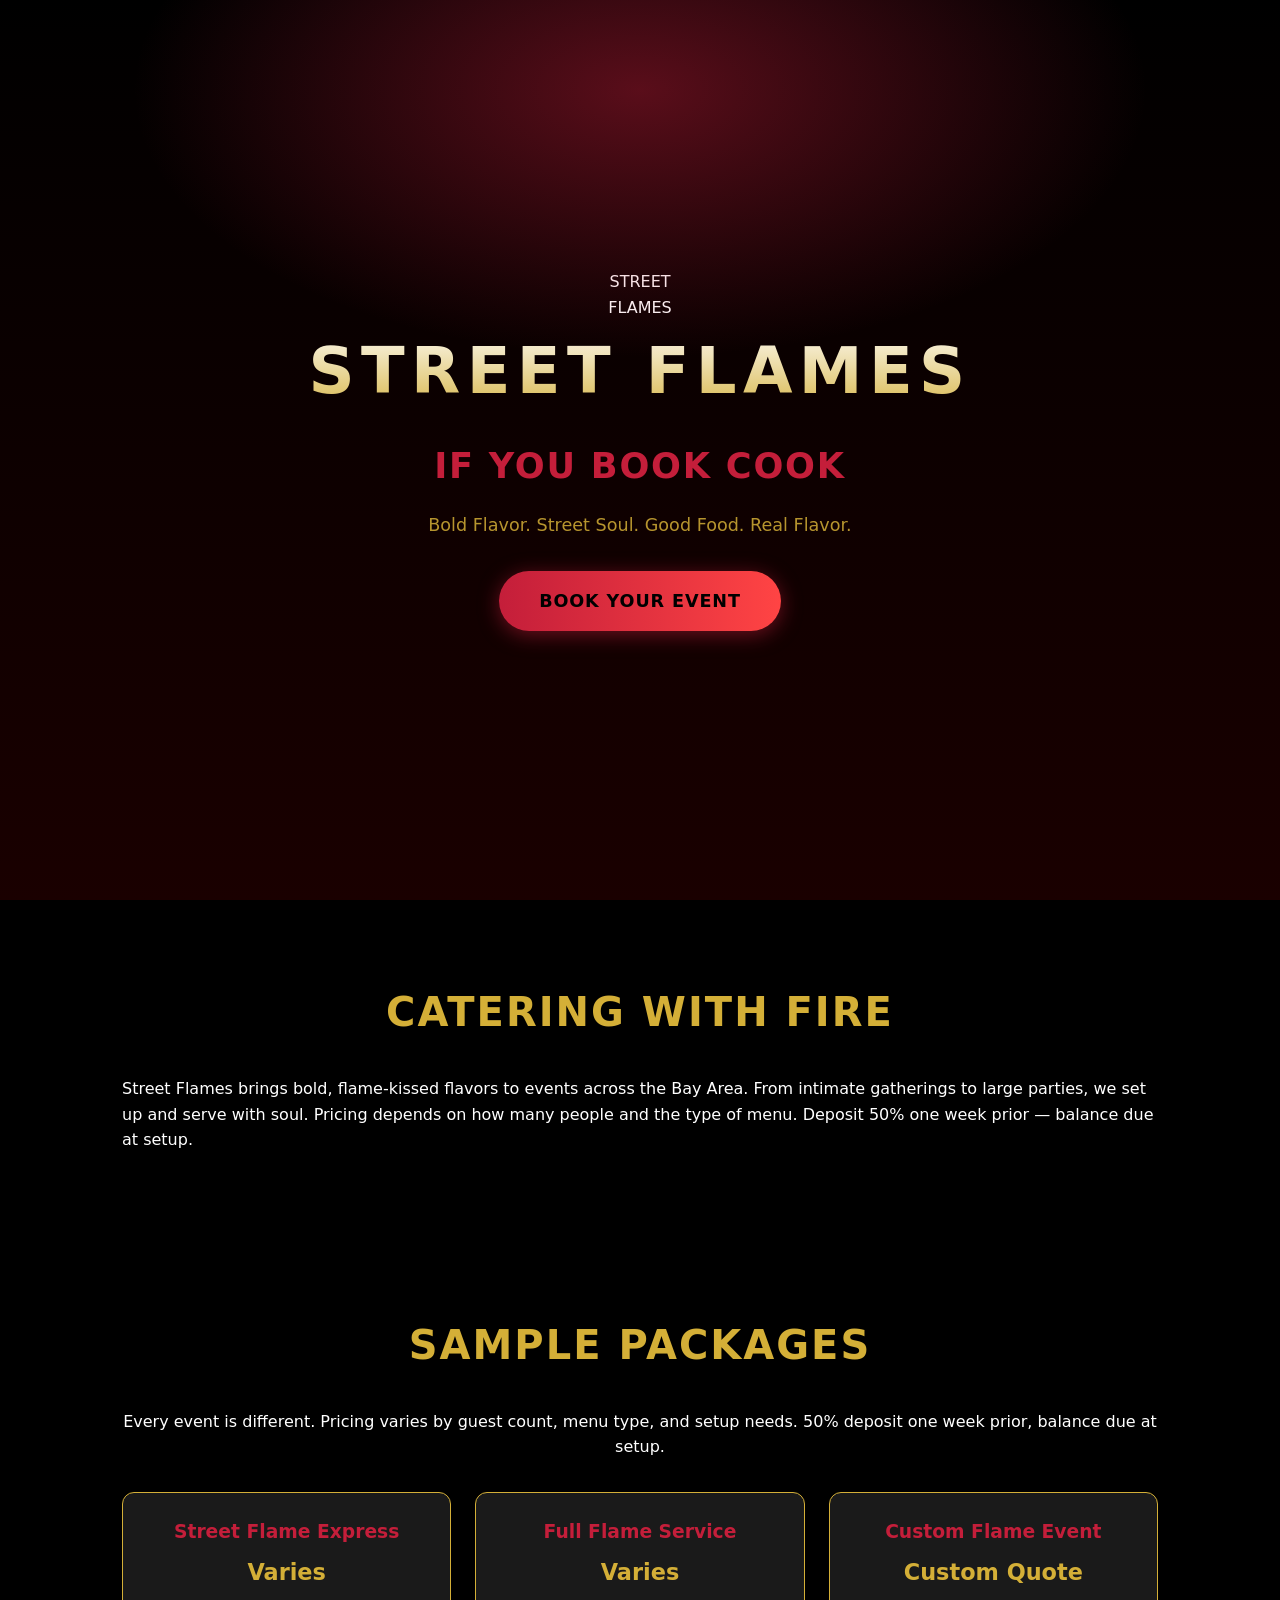
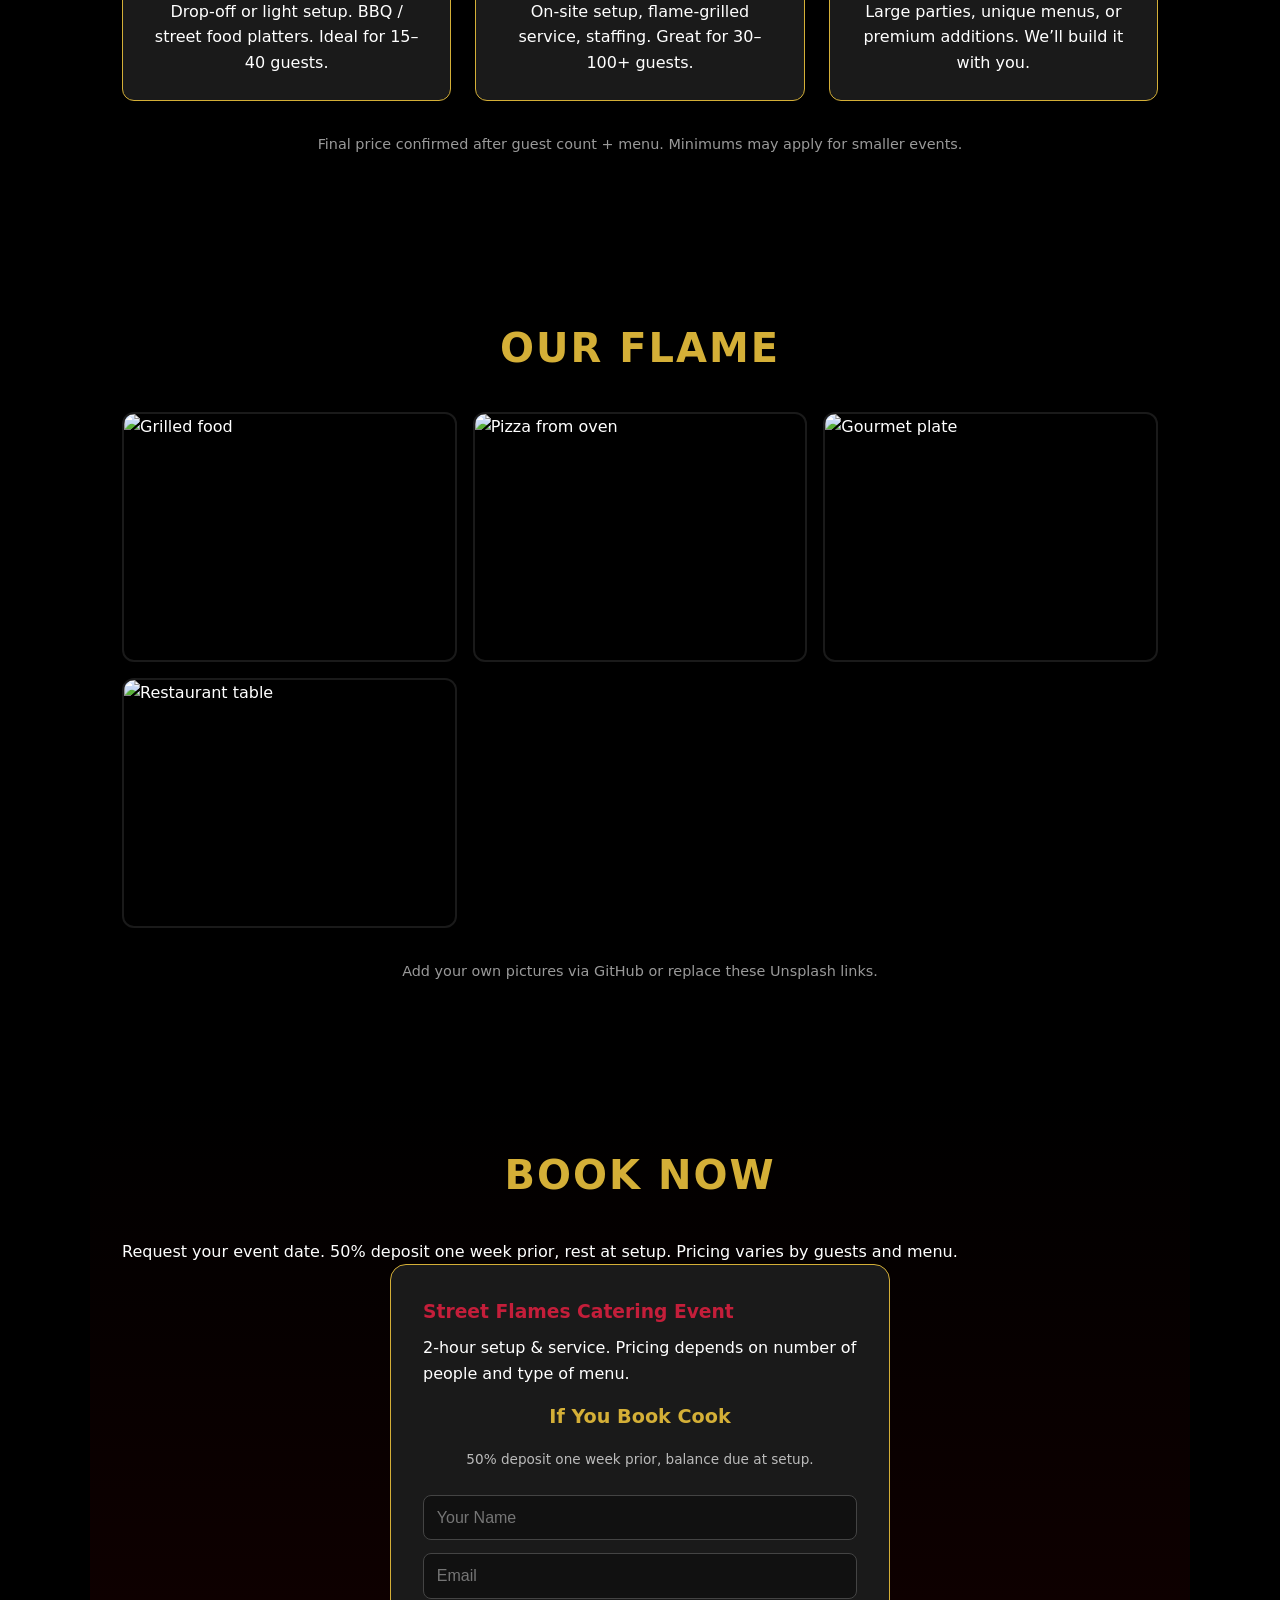
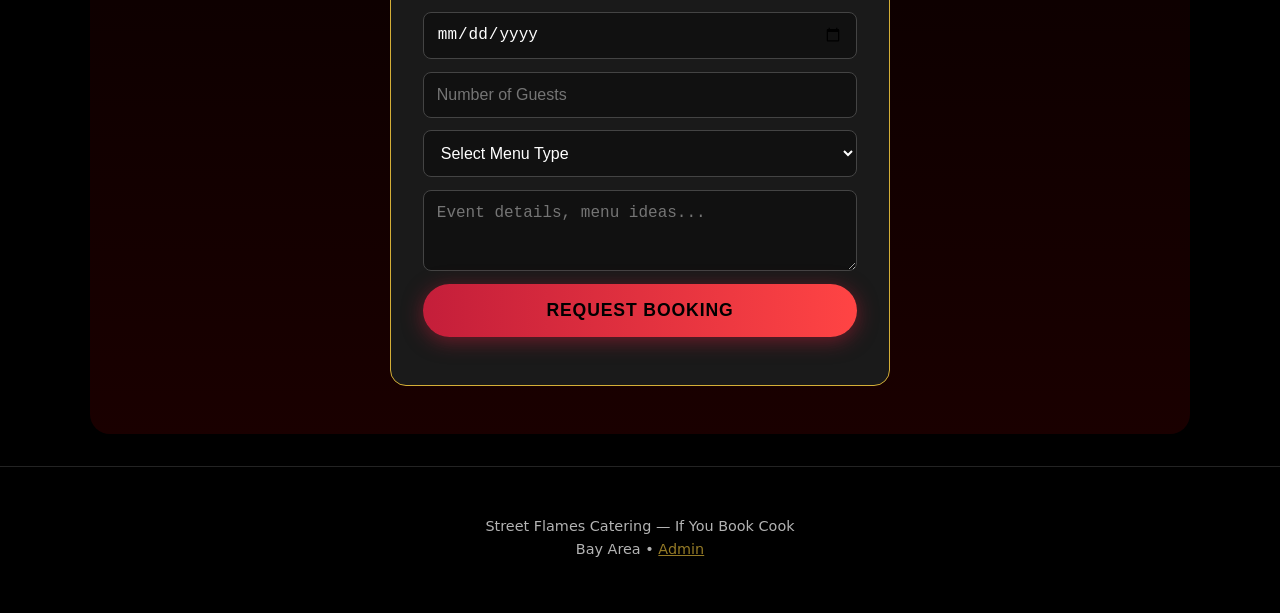
==== index.html @ dd318256 "Add main index.html for Street Flames catering site" ====
<!DOCTYPE html>
<html lang="en">
<head>
  <meta charset="UTF-8">
  <meta name="viewport" content="width=device-width, initial-scale=1.0">
  <title>Street Flames Catering | If You Book Cook</title>
  <link rel="stylesheet" href="styles.css">
</head>
<body>
  <header class="hero">
    <div class="hero-content">
      <div class="logo-placeholder">STREET<br>FLAMES</div>
      <h1>STREET FLAMES</h1>
      <p class="tagline">If You Book Cook</p>
      <p class="subtitle">Bold Flavor. Street Soul. Good Food. Real Flavor.</p>
      <a href="#book" class="cta-btn">Book Your Event</a>
    </div>
  </header>

  <section id="about" class="section">
    <h2>Catering with Fire</h2>
    <p>Street Flames brings bold, flame-kissed flavors to events across the Bay Area. From intimate gatherings to large parties, we set up and serve with soul. Pricing depends on how many people and the type of menu. Deposit 50% one week prior — balance due at setup.</p>
  </section>

  <section id="packages" class="section">
    <h2>Sample Packages</h2>
    <p style="text-align:center; margin-bottom:2rem;">Every event is different. Pricing varies by guest count, menu type, and setup needs. 50% deposit one week prior, balance due at setup.</p>
    <div class="packages">
      <div class="package">
        <h3>Street Flame Express</h3>
        <p class="price">Varies</p>
        <p>Drop-off or light setup. BBQ / street food platters. Ideal for 15–40 guests.</p>
      </div>
      <div class="package">
        <h3>Full Flame Service</h3>
        <p class="price">Varies</p>
        <p>On-site setup, flame-grilled service, staffing. Great for 30–100+ guests.</p>
      </div>
      <div class="package">
        <h3>Custom Flame Event</h3>
        <p class="price">Custom Quote</p>
        <p>Large parties, unique menus, or premium additions. We’ll build it with you.</p>
      </div>
    </div>
    <p class="note">Final price confirmed after guest count + menu. Minimums may apply for smaller events.</p>
  </section>

  <section id="gallery" class="section">
    <h2>Our Flame</h2>
    <div class="gallery">
      <img src="https://images.unsplash.com/photo-1555939594-58d7cb561ad1?w=600&auto=format&fit=crop" alt="Grilled food" loading="lazy">
      <img src="https://images.unsplash.com/photo-1565299624946-b28f40a0ae38?w=600&auto=format&fit=crop" alt="Pizza from oven" loading="lazy">
      <img src="https://images.unsplash.com/photo-1504674900247-0877df9cc836?w=600&auto=format&fit=crop" alt="Gourmet plate" loading="lazy">
      <img src="https://images.unsplash.com/photo-1414235077428-338989a2e8c0?w=600&auto=format&fit=crop" alt="Restaurant table" loading="lazy">
    </div>
    <p class="note">Add your own pictures via GitHub or replace these Unsplash links.</p>
  </section>

  <section id="book" class="section book-section">
    <h2>Book Now</h2>
    <p>Request your event date. 50% deposit one week prior, rest at setup. Pricing varies by guests and menu.</p>
    <div class="booking-card">
      <h3>Street Flames Catering Event</h3>
      <p>2-hour setup & service. Pricing depends on number of people and type of menu.</p>
      <p class="phrase">If You Book Cook</p>
      <p class="small">50% deposit one week prior, balance due at setup.</p>
      <form id="inquiry" class="inquiry-form">
        <input type="text" name="name" placeholder="Your Name" required>
        <input type="email" name="email" placeholder="Email" required>
        <input type="date" name="date" required>
        <input type="number" name="guests" placeholder="Number of Guests" min="1" required>
        <select name="menu" required>
          <option value="" disabled selected>Select Menu Type</option>
          <option value="bbq">BBQ / Flame Grilled</option>
          <option value="street">Street Food Mix</option>
          <option value="custom">Custom Menu</option>
          <option value="other">Other (describe below)</option>
        </select>
        <textarea name="details" placeholder="Event details, menu ideas..." rows="3"></textarea>
        <button type="submit" class="cta-btn">Request Booking</button>
      </form>
      <div id="form-message"></div>
    </div>
  </section>

  <footer>
    <p>Street Flames Catering &mdash; If You Book Cook</p>
    <p>Bay Area &bull; <a href="admin.html">Admin</a></p>
  </footer>

  <script>
    document.getElementById('inquiry').addEventListener('submit', function(e) {
      e.preventDefault();
      const form = this;
      const data = {
        name: form.name.value,
        email: form.email.value,
        date: form.date.value,
        guests: form.guests.value,
        menu: form.menu.value,
        details: form.details.value,
        time: new Date().toLocaleString()
      };
      const existing = JSON.parse(localStorage.getItem('streetflames_requests') || '[]');
      existing.unshift(data);
      localStorage.setItem('streetflames_requests', JSON.stringify(existing));

      const msg = document.getElementById('form-message');
      msg.textContent = 'Request received! We\'ll confirm availability and send deposit details (50% one week prior).';
      msg.style.color = '#d4af37';
      form.reset();
    });
  </script>
</body>
</html>
---- styles.css ----
:root {
  --bg: #000000;
  --red: #c41e3a;
  --gold: #d4af37;
  --white: #ffffff;
  --dark: #1a1a1a;
  --accent: #ff3333;
}

* { box-sizing: border-box; margin: 0; padding: 0; }

body {
  font-family: 'Segoe UI', system-ui, sans-serif;
  background: var(--bg);
  color: var(--white);
  line-height: 1.6;
}

.hero {
  min-height: 100vh;
  background: linear-gradient(180deg, #000000 0%, #1a0000 100%);
  display: flex;
  align-items: center;
  justify-content: center;
  text-align: center;
  padding: 2rem;
  position: relative;
  overflow: hidden;
}

.hero::before {
  content: '';
  position: absolute;
  top: -20%;
  left: 50%;
  transform: translateX(-50%);
  width: 80%;
  height: 60%;
  background: radial-gradient(ellipse, rgba(196,30,58,0.45) 0%, transparent 70%);
  pointer-events: none;
}

.logo {
  width: 180px;
  height: 180px;
  border-radius: 50%;
  object-fit: cover;
  border: 4px solid var(--gold);
  box-shadow: 0 0 40px rgba(212,175,55,0.5);
  margin-bottom: 1.5rem;
}

h1 {
  font-size: 4rem;
  font-weight: 900;
  letter-spacing: 0.1em;
  text-transform: uppercase;
  background: linear-gradient(180deg, #ffffff 0%, var(--gold) 100%);
  -webkit-background-clip: text;
  -webkit-text-fill-color: transparent;
  margin-bottom: 0.5rem;
}

.tagline {
  font-size: 2.2rem;
  color: var(--red);
  font-weight: 700;
  margin: 1rem 0;
  text-transform: uppercase;
  letter-spacing: 0.05em;
}

.subtitle {
  font-size: 1.1rem;
  opacity: 0.85;
  margin-bottom: 2rem;
  color: var(--gold);
}

.cta-btn {
  display: inline-block;
  background: linear-gradient(90deg, var(--red), #ff4444);
  color: #000;
  padding: 1rem 2.5rem;
  border-radius: 50px;
  text-decoration: none;
  font-weight: 800;
  font-size: 1.1rem;
  text-transform: uppercase;
  letter-spacing: 0.05em;
  transition: transform 0.2s, box-shadow 0.2s;
  box-shadow: 0 4px 20px rgba(196,30,58,0.5);
  border: none;
  cursor: pointer;
}

.cta-btn:hover {
  transform: translateY(-3px);
  box-shadow: 0 8px 30px rgba(196,30,58,0.7);
}

.cta-btn.secondary {
  background: transparent;
  color: var(--gold);
  border: 2px solid var(--gold);
  box-shadow: none;
}

.section {
  padding: 5rem 2rem;
  max-width: 1100px;
  margin: 0 auto;
}

h2 {
  font-size: 2.5rem;
  text-align: center;
  margin-bottom: 2rem;
  color: var(--gold);
  text-transform: uppercase;
  letter-spacing: 0.05em;
}

.packages {
  display: grid;
  grid-template-columns: repeat(auto-fit, minmax(280px, 1fr));
  gap: 1.5rem;
  margin: 2rem 0;
}

.package {
  background: var(--dark);
  border: 1px solid var(--gold);
  border-radius: 12px;
  padding: 1.5rem;
  text-align: center;
}

.package h3 {
  color: var(--red);
  margin-bottom: 0.5rem;
}

.package .price {
  color: var(--gold);
  font-size: 1.4rem;
  font-weight: 700;
  margin: 0.5rem 0;
}

.gallery {
  display: grid;
  grid-template-columns: repeat(auto-fit, minmax(250px, 1fr));
  gap: 1rem;
  margin: 2rem 0;
}

.gallery img {
  width: 100%;
  height: 250px;
  object-fit: cover;
  border-radius: 12px;
  border: 2px solid var(--dark);
  transition: transform 0.3s;
}

.gallery img:hover {
  transform: scale(1.03);
  border-color: var(--gold);
}

.note {
  text-align: center;
  font-size: 0.9rem;
  opacity: 0.6;
  margin-top: 1rem;
}

.book-section {
  background: linear-gradient(180deg, transparent, #1a0000);
  border-radius: 20px;
  margin: 2rem auto;
  padding: 3rem 2rem;
}

.booking-card {
  background: var(--dark);
  border-radius: 16px;
  padding: 2rem;
  max-width: 500px;
  margin: 0 auto;
  border: 1px solid var(--gold);
}

.booking-card h3 {
  color: var(--red);
  margin-bottom: 0.5rem;
}

.phrase {
  color: var(--gold);
  font-weight: 700;
  font-size: 1.2rem;
  margin: 1rem 0;
  text-align: center;
}

.inquiry-form {
  display: flex;
  flex-direction: column;
  gap: 0.8rem;
  margin-top: 1.5rem;
}

.inquiry-form input,
.inquiry-form textarea,
.inquiry-form select {
  padding: 0.8rem;
  border-radius: 8px;
  border: 1px solid #444;
  background: #111;
  color: var(--white);
  font-size: 1rem;
}

.inquiry-form input:focus,
.inquiry-form textarea:focus,
.inquiry-form select:focus {
  outline: none;
  border-color: var(--gold);
}

#form-message {
  margin-top: 1rem;
  text-align: center;
  font-weight: 600;
  color: var(--gold);
}

.small {
  font-size: 0.85rem;
  opacity: 0.7;
  text-align: center;
  margin: 1rem 0;
}

footer {
  text-align: center;
  padding: 3rem 1rem;
  opacity: 0.7;
  font-size: 0.9rem;
  border-top: 1px solid #333;
}

footer a {
  color: var(--gold);
}

@media (max-width: 600px) {
  h1 { font-size: 2.5rem; }
  .tagline { font-size: 1.5rem; }
  .logo { width: 120px; height: 120px; }
}
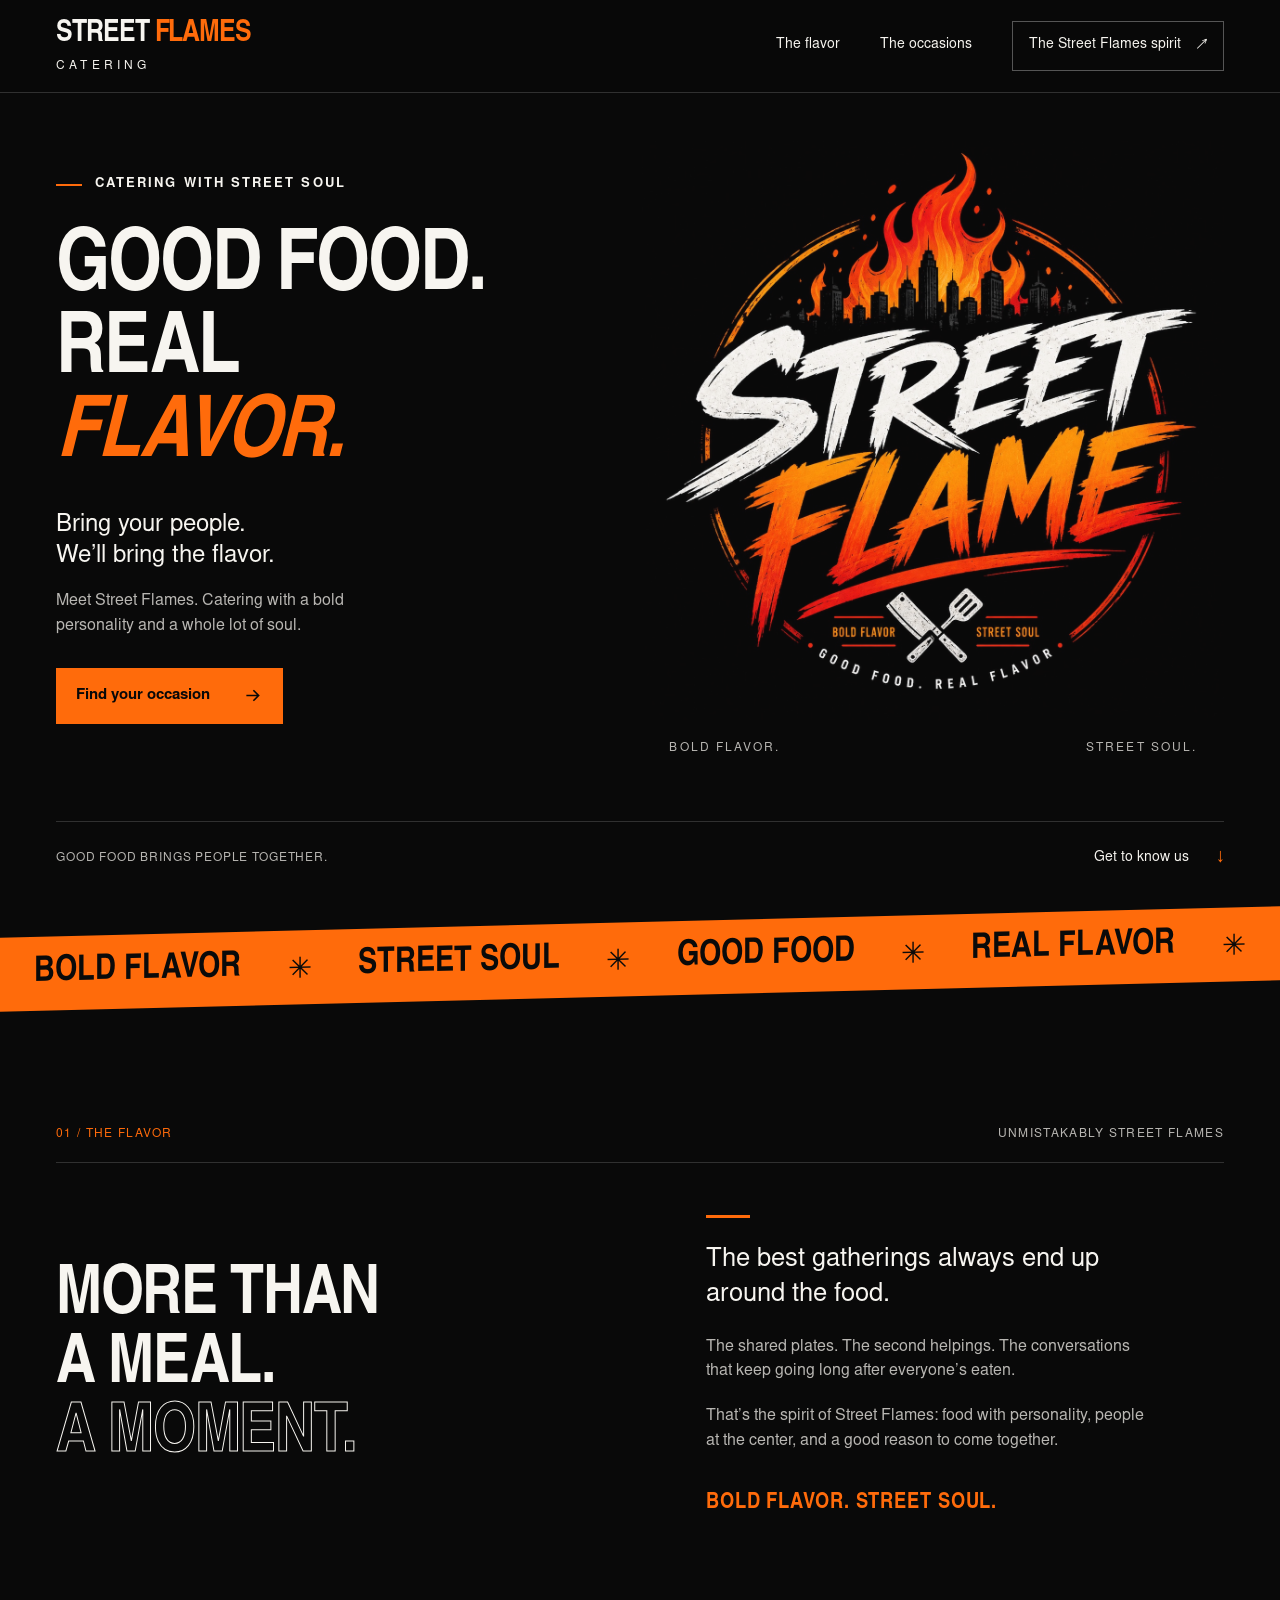
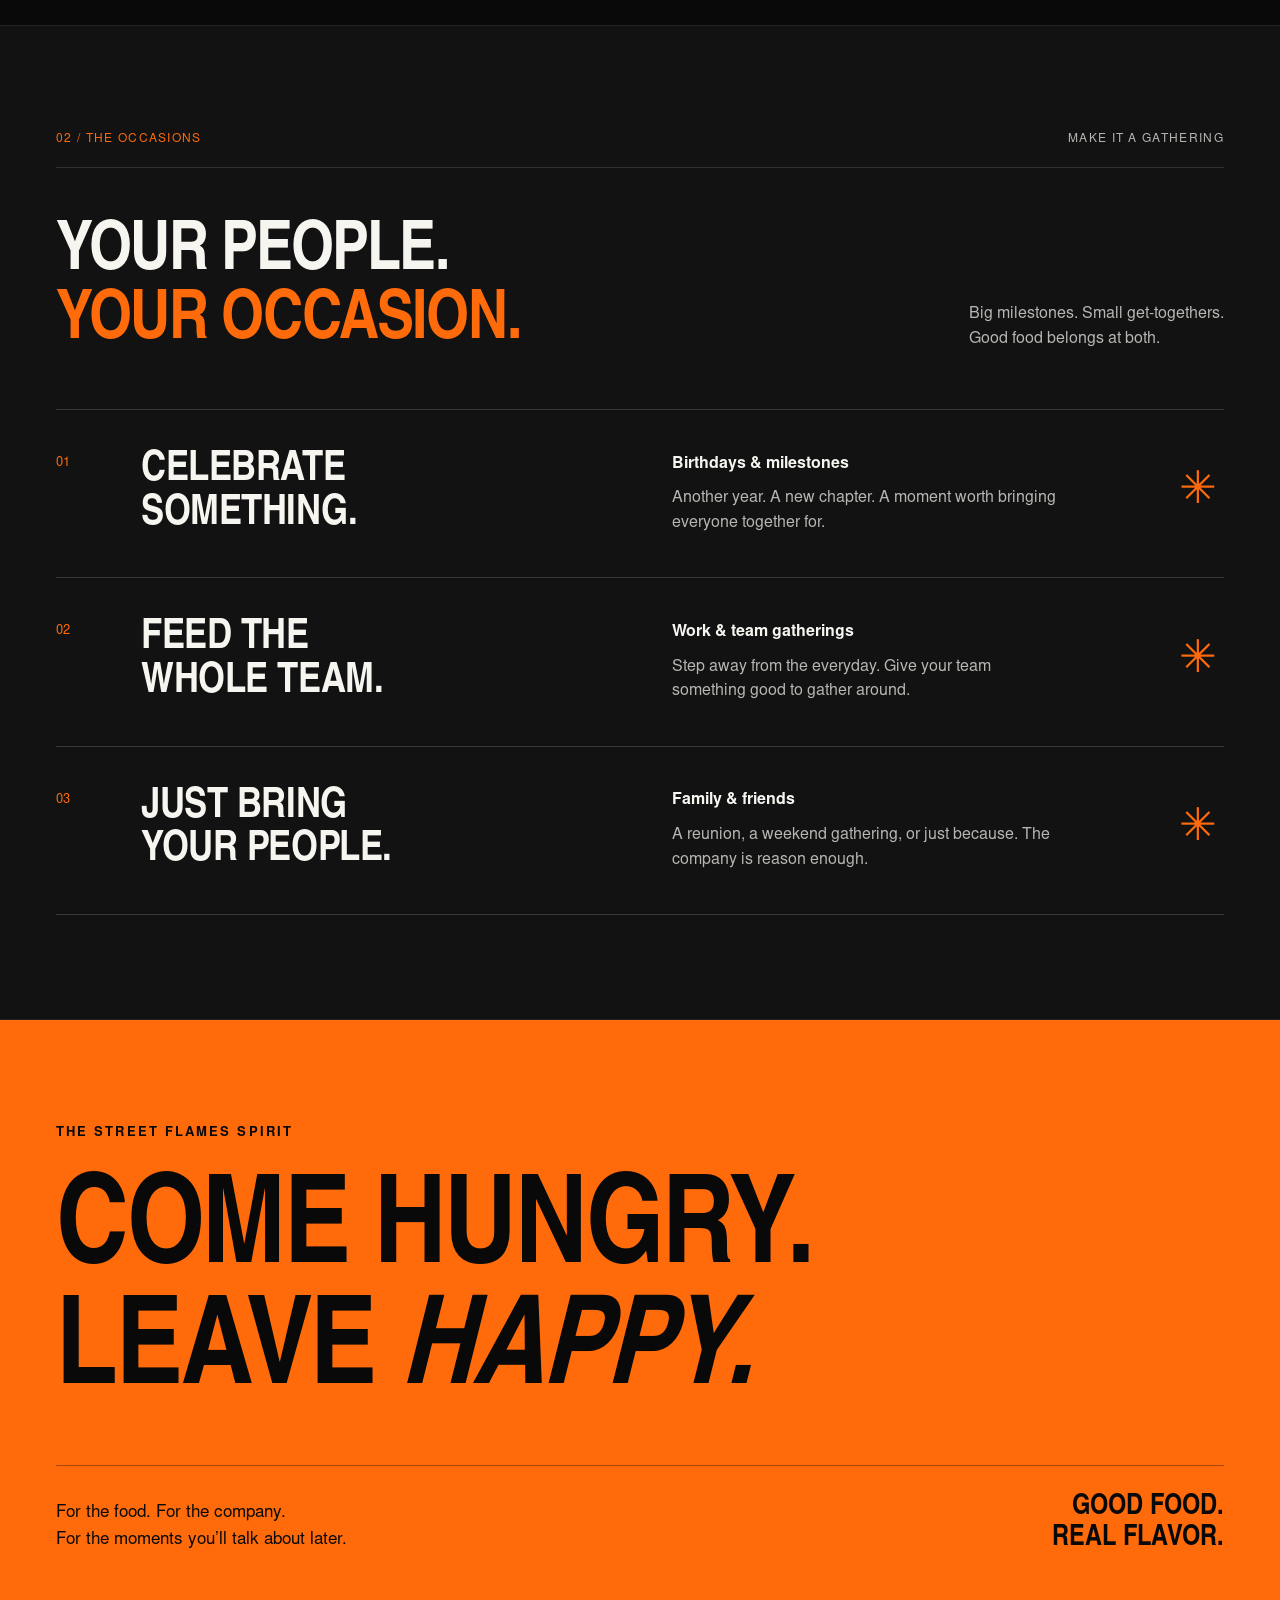
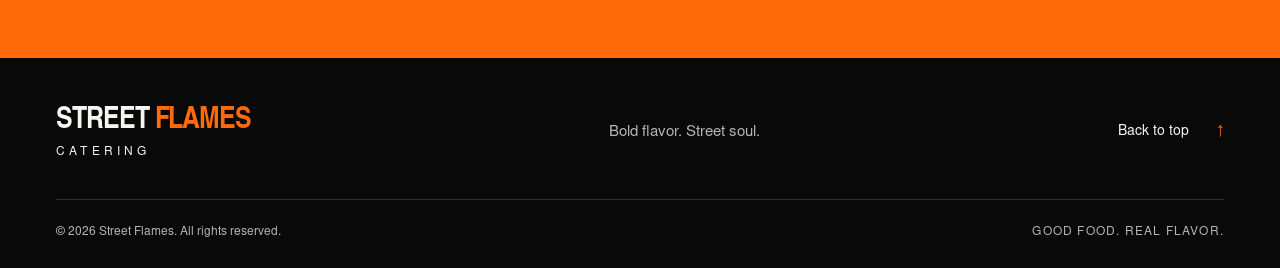
==== commit bbbb5f74: "Import Street Flames Sites website and preserve previous site" ====
--- a/index.html
+++ b/index.html
@@ -1,115 +1,74 @@
-<!DOCTYPE html>
+<!doctype html>
 <html lang="en">
 <head>
   <meta charset="UTF-8">
-  <meta name="viewport" content="width=device-width, initial-scale=1.0">
-  <title>Street Flames Catering | If You Book Cook</title>
-  <link rel="stylesheet" href="styles.css">
+  <meta name="viewport" content="width=device-width, initial-scale=1">
+  <meta name="theme-color" content="#090909">
+  <meta name="description" content="Street Flames catering. Bold flavor, street soul, and good food that brings people together.">
+  <title>Street Flames — Bold Flavor. Street Soul.</title>
+  <link rel="icon" href="./assets/street-flames-logo.jpeg" type="image/jpeg">
+  <link rel="preload" href="./assets/display.woff" as="font" type="font/woff" crossorigin>
+  <link rel="stylesheet" href="./styles.css">
+  <script src="./script.js" defer></script>
 </head>
-<body>
-  <header class="hero">
-    <div class="hero-content">
-      <div class="logo-placeholder">STREET<br>FLAMES</div>
-      <h1>STREET FLAMES</h1>
-      <p class="tagline">If You Book Cook</p>
-      <p class="subtitle">Bold Flavor. Street Soul. Good Food. Real Flavor.</p>
-      <a href="#book" class="cta-btn">Book Your Event</a>
+<body id="top">
+  <a class="skip-link" href="#main">Skip to content</a>
+  <header class="site-header">
+    <div class="header-inner wrap">
+      <a class="wordmark" href="#top" aria-label="Street Flames, home">STREET <span>FLAMES</span><small>CATERING</small></a>
+      <button class="menu-toggle" aria-expanded="false" aria-controls="navigation" type="button"><span class="menu-label">Menu</span><span class="menu-lines" aria-hidden="true"></span></button>
+      <nav id="navigation" aria-label="Main navigation">
+        <a href="#about">The flavor</a>
+        <a href="#occasions">The occasions</a>
+        <a class="nav-cta" href="#street-soul">The Street Flames spirit <span aria-hidden="true">↗</span></a>
+      </nav>
     </div>
   </header>
-
-  <section id="about" class="section">
-    <h2>Catering with Fire</h2>
-    <p>Street Flames brings bold, flame-kissed flavors to events across the Bay Area. From intimate gatherings to large parties, we set up and serve with soul. Pricing depends on how many people and the type of menu. Deposit 50% one week prior — balance due at setup.</p>
-  </section>
-
-  <section id="packages" class="section">
-    <h2>Sample Packages</h2>
-    <p style="text-align:center; margin-bottom:2rem;">Every event is different. Pricing varies by guest count, menu type, and setup needs. 50% deposit one week prior, balance due at setup.</p>
-    <div class="packages">
-      <div class="package">
-        <h3>Street Flame Express</h3>
-        <p class="price">Varies</p>
-        <p>Drop-off or light setup. BBQ / street food platters. Ideal for 15–40 guests.</p>
+  <main id="main">
+    <section class="hero wrap" aria-labelledby="hero-title">
+      <div class="hero-copy">
+        <p class="eyebrow"><span aria-hidden="true" class="little-rule"></span> CATERING WITH STREET SOUL</p>
+        <h1 id="hero-title">GOOD FOOD.<br>REAL <em>FLAVOR.</em></h1>
+        <p class="hero-description">Bring your people.<br>We’ll bring the flavor.</p>
+        <p class="hero-intro">Meet Street Flames. Catering with a bold personality and a whole lot of soul.</p>
+        <a class="button" href="#occasions">Find your occasion <svg aria-hidden="true" width="21" height="21" viewBox="0 0 24 24" fill="none"><path d="M5 12h14m-6-6 6 6-6 6" stroke="currentColor" stroke-width="1.8"/></svg></a>
       </div>
-      <div class="package">
-        <h3>Full Flame Service</h3>
-        <p class="price">Varies</p>
-        <p>On-site setup, flame-grilled service, staffing. Great for 30–100+ guests.</p>
+      <figure class="hero-art">
+        <img src="./assets/street-flames-logo.jpeg" alt="Street Flame logo: a city skyline surrounded by orange and red flames, white Street lettering, orange Flame lettering, and crossed cooking utensils." width="1254" height="1254" fetchpriority="high">
+        <figcaption><span>BOLD FLAVOR.</span><span>STREET SOUL.</span></figcaption>
+      </figure>
+      <div class="hero-bottom"><span>GOOD FOOD BRINGS PEOPLE TOGETHER.</span><a href="#about">Get to know us <span aria-hidden="true">↓</span></a></div>
+    </section>
+    <div class="brand-strip" aria-hidden="true"><div><span>BOLD FLAVOR</span><b>✳</b><span>STREET SOUL</span><b>✳</b><span>GOOD FOOD</span><b>✳</b><span>REAL FLAVOR</span><b>✳</b></div></div>
+    <section class="about wrap section-space" id="about" aria-labelledby="about-title">
+      <div class="section-label"><span>01 / THE FLAVOR</span><span class="small-tag">UNMISTAKABLY STREET FLAMES</span></div>
+      <div class="about-grid">
+        <h2 id="about-title">MORE THAN<br>A MEAL.<br><span class="outline-text">A MOMENT.</span></h2>
+        <div class="about-copy"><span class="accent-rule" aria-hidden="true"></span><p class="lead">The best gatherings always end up around the food.</p><p>The shared plates. The second helpings. The conversations that keep going long after everyone’s eaten.</p><p>That’s the spirit of Street Flames: food with personality, people at the center, and a good reason to come together.</p><p class="signature">BOLD FLAVOR. STREET SOUL.</p></div>
       </div>
-      <div class="package">
-        <h3>Custom Flame Event</h3>
-        <p class="price">Custom Quote</p>
-        <p>Large parties, unique menus, or premium additions. We’ll build it with you.</p>
+    </section>
+    <section class="occasions section-space" id="occasions" aria-labelledby="occasions-title">
+      <div class="wrap">
+        <div class="section-label"><span>02 / THE OCCASIONS</span><span class="small-tag">MAKE IT A GATHERING</span></div>
+        <div class="occasions-heading"><h2 id="occasions-title">YOUR PEOPLE.<br><span class="orange-text">YOUR OCCASION.</span></h2><p>Big milestones. Small get-togethers.<br>Good food belongs at both.</p></div>
+        <div class="occasion-list">
+          <article class="occasion"><span class="occasion-number">01</span><h3>CELEBRATE<br>SOMETHING.</h3><div><p class="occasion-category">Birthdays & milestones</p><p>Another year. A new chapter. A moment worth bringing everyone together for.</p></div><span class="occasion-mark" aria-hidden="true">✳</span></article>
+          <article class="occasion"><span class="occasion-number">02</span><h3>FEED THE<br>WHOLE TEAM.</h3><div><p class="occasion-category">Work & team gatherings</p><p>Step away from the everyday. Give your team something good to gather around.</p></div><span class="occasion-mark" aria-hidden="true">✳</span></article>
+          <article class="occasion"><span class="occasion-number">03</span><h3>JUST BRING<br>YOUR PEOPLE.</h3><div><p class="occasion-category">Family & friends</p><p>A reunion, a weekend gathering, or just because. The company is reason enough.</p></div><span class="occasion-mark" aria-hidden="true">✳</span></article>
+        </div>
       </div>
-    </div>
-    <p class="note">Final price confirmed after guest count + menu. Minimums may apply for smaller events.</p>
-  </section>
-
-  <section id="gallery" class="section">
-    <h2>Our Flame</h2>
-    <div class="gallery">
-      <img src="https://images.unsplash.com/photo-1555939594-58d7cb561ad1?w=600&auto=format&fit=crop" alt="Grilled food" loading="lazy">
-      <img src="https://images.unsplash.com/photo-1565299624946-b28f40a0ae38?w=600&auto=format&fit=crop" alt="Pizza from oven" loading="lazy">
-      <img src="https://images.unsplash.com/photo-1504674900247-0877df9cc836?w=600&auto=format&fit=crop" alt="Gourmet plate" loading="lazy">
-      <img src="https://images.unsplash.com/photo-1414235077428-338989a2e8c0?w=600&auto=format&fit=crop" alt="Restaurant table" loading="lazy">
-    </div>
-    <p class="note">Add your own pictures via GitHub or replace these Unsplash links.</p>
-  </section>
-
-  <section id="book" class="section book-section">
-    <h2>Book Now</h2>
-    <p>Request your event date. 50% deposit one week prior, rest at setup. Pricing varies by guests and menu.</p>
-    <div class="booking-card">
-      <h3>Street Flames Catering Event</h3>
-      <p>2-hour setup & service. Pricing depends on number of people and type of menu.</p>
-      <p class="phrase">If You Book Cook</p>
-      <p class="small">50% deposit one week prior, balance due at setup.</p>
-      <form id="inquiry" class="inquiry-form">
-        <input type="text" name="name" placeholder="Your Name" required>
-        <input type="email" name="email" placeholder="Email" required>
-        <input type="date" name="date" required>
-        <input type="number" name="guests" placeholder="Number of Guests" min="1" required>
-        <select name="menu" required>
-          <option value="" disabled selected>Select Menu Type</option>
-          <option value="bbq">BBQ / Flame Grilled</option>
-          <option value="street">Street Food Mix</option>
-          <option value="custom">Custom Menu</option>
-          <option value="other">Other (describe below)</option>
-        </select>
-        <textarea name="details" placeholder="Event details, menu ideas..." rows="3"></textarea>
-        <button type="submit" class="cta-btn">Request Booking</button>
-      </form>
-      <div id="form-message"></div>
-    </div>
-  </section>
-
-  <footer>
-    <p>Street Flames Catering &mdash; If You Book Cook</p>
-    <p>Bay Area &bull; <a href="admin.html">Admin</a></p>
+    </section>
+    <section class="spirit section-space" id="street-soul" aria-labelledby="spirit-title">
+      <div class="wrap spirit-inner">
+        <p class="eyebrow">THE STREET FLAMES SPIRIT</p>
+        <h2 id="spirit-title">COME HUNGRY.<br>LEAVE <em>HAPPY.</em></h2>
+        <div class="spirit-bottom"><p>For the food. For the company.<br>For the moments you’ll talk about later.</p><p class="spirit-signoff">GOOD FOOD.<br>REAL FLAVOR.</p></div>
+      </div>
+    </section>
+  </main>
+  <footer class="site-footer wrap">
+    <div class="footer-top"><a class="wordmark" href="#top" aria-label="Street Flames, back to top">STREET <span>FLAMES</span><small>CATERING</small></a><p>Bold flavor. Street soul.</p><a class="back-top" href="#top">Back to top <span aria-hidden="true">↑</span></a></div>
+    <div class="footer-bottom"><span>© <span id="year">2026</span> Street Flames. All rights reserved.</span><span>GOOD FOOD. REAL FLAVOR.</span></div>
   </footer>
-
-  <script>
-    document.getElementById('inquiry').addEventListener('submit', function(e) {
-      e.preventDefault();
-      const form = this;
-      const data = {
-        name: form.name.value,
-        email: form.email.value,
-        date: form.date.value,
-        guests: form.guests.value,
-        menu: form.menu.value,
-        details: form.details.value,
-        time: new Date().toLocaleString()
-      };
-      const existing = JSON.parse(localStorage.getItem('streetflames_requests') || '[]');
-      existing.unshift(data);
-      localStorage.setItem('streetflames_requests', JSON.stringify(existing));
-
-      const msg = document.getElementById('form-message');
-      msg.textContent = 'Request received! We\'ll confirm availability and send deposit details (50% one week prior).';
-      msg.style.color = '#d4af37';
-      form.reset();
-    });
-  </script>
 </body>
-</html>+</html>
--- a/styles.css
+++ b/styles.css
@@ -1,263 +1,11 @@
-:root {
-  --bg: #000000;
-  --red: #c41e3a;
-  --gold: #d4af37;
-  --white: #ffffff;
-  --dark: #1a1a1a;
-  --accent: #ff3333;
-}
-
-* { box-sizing: border-box; margin: 0; padding: 0; }
-
-body {
-  font-family: 'Segoe UI', system-ui, sans-serif;
-  background: var(--bg);
-  color: var(--white);
-  line-height: 1.6;
-}
-
-.hero {
-  min-height: 100vh;
-  background: linear-gradient(180deg, #000000 0%, #1a0000 100%);
-  display: flex;
-  align-items: center;
-  justify-content: center;
-  text-align: center;
-  padding: 2rem;
-  position: relative;
-  overflow: hidden;
-}
-
-.hero::before {
-  content: '';
-  position: absolute;
-  top: -20%;
-  left: 50%;
-  transform: translateX(-50%);
-  width: 80%;
-  height: 60%;
-  background: radial-gradient(ellipse, rgba(196,30,58,0.45) 0%, transparent 70%);
-  pointer-events: none;
-}
-
-.logo {
-  width: 180px;
-  height: 180px;
-  border-radius: 50%;
-  object-fit: cover;
-  border: 4px solid var(--gold);
-  box-shadow: 0 0 40px rgba(212,175,55,0.5);
-  margin-bottom: 1.5rem;
-}
-
-h1 {
-  font-size: 4rem;
-  font-weight: 900;
-  letter-spacing: 0.1em;
-  text-transform: uppercase;
-  background: linear-gradient(180deg, #ffffff 0%, var(--gold) 100%);
-  -webkit-background-clip: text;
-  -webkit-text-fill-color: transparent;
-  margin-bottom: 0.5rem;
-}
-
-.tagline {
-  font-size: 2.2rem;
-  color: var(--red);
-  font-weight: 700;
-  margin: 1rem 0;
-  text-transform: uppercase;
-  letter-spacing: 0.05em;
-}
-
-.subtitle {
-  font-size: 1.1rem;
-  opacity: 0.85;
-  margin-bottom: 2rem;
-  color: var(--gold);
-}
-
-.cta-btn {
-  display: inline-block;
-  background: linear-gradient(90deg, var(--red), #ff4444);
-  color: #000;
-  padding: 1rem 2.5rem;
-  border-radius: 50px;
-  text-decoration: none;
-  font-weight: 800;
-  font-size: 1.1rem;
-  text-transform: uppercase;
-  letter-spacing: 0.05em;
-  transition: transform 0.2s, box-shadow 0.2s;
-  box-shadow: 0 4px 20px rgba(196,30,58,0.5);
-  border: none;
-  cursor: pointer;
-}
-
-.cta-btn:hover {
-  transform: translateY(-3px);
-  box-shadow: 0 8px 30px rgba(196,30,58,0.7);
-}
-
-.cta-btn.secondary {
-  background: transparent;
-  color: var(--gold);
-  border: 2px solid var(--gold);
-  box-shadow: none;
-}
-
-.section {
-  padding: 5rem 2rem;
-  max-width: 1100px;
-  margin: 0 auto;
-}
-
-h2 {
-  font-size: 2.5rem;
-  text-align: center;
-  margin-bottom: 2rem;
-  color: var(--gold);
-  text-transform: uppercase;
-  letter-spacing: 0.05em;
-}
-
-.packages {
-  display: grid;
-  grid-template-columns: repeat(auto-fit, minmax(280px, 1fr));
-  gap: 1.5rem;
-  margin: 2rem 0;
-}
-
-.package {
-  background: var(--dark);
-  border: 1px solid var(--gold);
-  border-radius: 12px;
-  padding: 1.5rem;
-  text-align: center;
-}
-
-.package h3 {
-  color: var(--red);
-  margin-bottom: 0.5rem;
-}
-
-.package .price {
-  color: var(--gold);
-  font-size: 1.4rem;
-  font-weight: 700;
-  margin: 0.5rem 0;
-}
-
-.gallery {
-  display: grid;
-  grid-template-columns: repeat(auto-fit, minmax(250px, 1fr));
-  gap: 1rem;
-  margin: 2rem 0;
-}
-
-.gallery img {
-  width: 100%;
-  height: 250px;
-  object-fit: cover;
-  border-radius: 12px;
-  border: 2px solid var(--dark);
-  transition: transform 0.3s;
-}
-
-.gallery img:hover {
-  transform: scale(1.03);
-  border-color: var(--gold);
-}
-
-.note {
-  text-align: center;
-  font-size: 0.9rem;
-  opacity: 0.6;
-  margin-top: 1rem;
-}
-
-.book-section {
-  background: linear-gradient(180deg, transparent, #1a0000);
-  border-radius: 20px;
-  margin: 2rem auto;
-  padding: 3rem 2rem;
-}
-
-.booking-card {
-  background: var(--dark);
-  border-radius: 16px;
-  padding: 2rem;
-  max-width: 500px;
-  margin: 0 auto;
-  border: 1px solid var(--gold);
-}
-
-.booking-card h3 {
-  color: var(--red);
-  margin-bottom: 0.5rem;
-}
-
-.phrase {
-  color: var(--gold);
-  font-weight: 700;
-  font-size: 1.2rem;
-  margin: 1rem 0;
-  text-align: center;
-}
-
-.inquiry-form {
-  display: flex;
-  flex-direction: column;
-  gap: 0.8rem;
-  margin-top: 1.5rem;
-}
-
-.inquiry-form input,
-.inquiry-form textarea,
-.inquiry-form select {
-  padding: 0.8rem;
-  border-radius: 8px;
-  border: 1px solid #444;
-  background: #111;
-  color: var(--white);
-  font-size: 1rem;
-}
-
-.inquiry-form input:focus,
-.inquiry-form textarea:focus,
-.inquiry-form select:focus {
-  outline: none;
-  border-color: var(--gold);
-}
-
-#form-message {
-  margin-top: 1rem;
-  text-align: center;
-  font-weight: 600;
-  color: var(--gold);
-}
-
-.small {
-  font-size: 0.85rem;
-  opacity: 0.7;
-  text-align: center;
-  margin: 1rem 0;
-}
-
-footer {
-  text-align: center;
-  padding: 3rem 1rem;
-  opacity: 0.7;
-  font-size: 0.9rem;
-  border-top: 1px solid #333;
-}
-
-footer a {
-  color: var(--gold);
-}
-
-@media (max-width: 600px) {
-  h1 { font-size: 2.5rem; }
-  .tagline { font-size: 1.5rem; }
-  .logo { width: 120px; height: 120px; }
-}+@font-face{font-family:StreetDisplay;src:url('./assets/display.woff') format('woff');font-style:normal;font-weight:700;font-display:swap}
+@font-face{font-family:StreetSans;src:url('./assets/body.woff') format('woff');font-style:normal;font-weight:400;font-display:swap}
+@font-face{font-family:StreetSans;src:url('./assets/body-bold.woff') format('woff');font-style:normal;font-weight:700;font-display:swap}
+:root{color-scheme:dark;--black:#090909;--surface:#121212;--white:#f7f5f0;--muted:#b8b6b2;--orange:#ff6b0b;--red:#e8320b;--line:#303030;--body:StreetSans,Arial,sans-serif;--display:StreetDisplay,Impact,'Arial Narrow',sans-serif}
+*{box-sizing:border-box}html{scroll-behavior:smooth;scroll-padding-top:7rem}body{margin:0;background:var(--black);color:var(--white);font-family:var(--body);font-size:1rem;line-height:1.55;-webkit-font-smoothing:antialiased}a{color:inherit;text-decoration:none}button{font:inherit}button,a{-webkit-tap-highlight-color:transparent}button:focus-visible,a:focus-visible{outline:3px solid var(--orange);outline-offset:6px}::selection{background:var(--orange);color:var(--black)}.wrap{width:min(100% - 7rem,1320px);margin-inline:auto}.skip-link{position:fixed;left:1rem;top:-8rem;z-index:100;background:var(--orange);color:#000;padding:1rem}.skip-link:focus{top:1rem}.site-header{position:sticky;top:0;z-index:20;background:rgba(9,9,9,.96);border-bottom:1px solid var(--line);backdrop-filter:blur(16px)}.header-inner{min-height:92px;display:flex;align-items:center;justify-content:space-between;gap:2rem}.wordmark{font-family:var(--display);font-weight:700;font-size:1.9rem;line-height:1;white-space:nowrap;letter-spacing:-.035em}.wordmark>span{color:var(--orange)}.wordmark small{display:block;font-family:var(--body);font-size:.75rem;font-weight:400;letter-spacing:.35em;margin-top:.55rem}.site-header nav{display:flex;gap:2.5rem;align-items:center;font-size:.875rem}.site-header nav a{transition:color .18s}.site-header nav a:hover{color:var(--orange)}.nav-cta{padding:.8rem 1rem;border:1px solid #555}.nav-cta span{margin-left:.75rem}.menu-toggle{display:none}.hero{display:grid;grid-template-columns:1fr 1.02fr;align-items:center;gap:1rem;padding-top:3rem;position:relative}.eyebrow{font-size:.8125rem;letter-spacing:.16em;font-weight:700;margin:0 0 2.2rem;display:flex;align-items:center;gap:.8rem}.little-rule{height:2px;width:26px;background:var(--orange);flex-shrink:0}.hero h1{font-family:var(--display);font-size:clamp(4rem,6.65vw,6.9rem);font-weight:700;line-height:.97;letter-spacing:-.025em;margin:0 0 1.8rem}.hero h1 em{display:block;color:var(--orange);font-style:italic;line-height:1.02}.hero-description{font-size:1.5rem;line-height:1.3;margin:0 0 1rem}.hero-intro{max-width:22rem;color:var(--muted);margin:0 0 1.8rem}.button{display:inline-flex;align-items:center;justify-content:space-between;gap:2rem;background:var(--orange);color:#080808;min-height:56px;padding:.95rem 1.25rem;font-size:.9375rem;font-weight:700;transition:background .2s,transform .2s}.button:hover{background:#ff8632;transform:translateY(-2px)}.button svg{flex-shrink:0}.hero-art{margin:0;position:relative;align-self:center;min-width:0}.hero-art img{width:100%;height:auto;display:block;mix-blend-mode:screen;object-fit:contain}.hero-art figcaption{display:flex;justify-content:space-between;gap:1rem;margin:1rem 1.7rem 0;color:var(--muted);font-size:.75rem;letter-spacing:.17em}.hero-bottom{grid-column:1/-1;margin-top:3rem;padding:1.6rem 0 1.8rem;border-top:1px solid var(--line);display:flex;align-items:center;justify-content:space-between;gap:1rem;font-size:.75rem;letter-spacing:.07em;color:var(--muted)}.hero-bottom a{font-size:.875rem;color:var(--white);letter-spacing:0}.hero-bottom a span{display:inline-block;margin-left:1.5rem;color:var(--orange)}.brand-strip{overflow:hidden;background:var(--orange);color:#0a0a0a;transform:skewY(-1.4deg);margin-top:1.5rem;margin-bottom:1.5rem}.brand-strip>div{min-width:860px;display:flex;align-items:center;justify-content:space-around;gap:2rem;padding:1rem 1.7rem;font-family:var(--display);font-size:2.2rem;font-weight:700;line-height:1.2;white-space:nowrap}.brand-strip b{font-family:Arial,sans-serif;font-size:1.8rem;font-weight:400}.section-space{padding-block:6.5rem}.section-label{display:flex;justify-content:space-between;align-items:center;gap:1rem;padding-bottom:1.2rem;border-bottom:1px solid var(--line);font-size:.75rem;letter-spacing:.11em}.section-label>span:first-child{color:var(--orange)}.small-tag{color:var(--muted)}h2{font-family:var(--display);font-size:clamp(3.4rem,5.3vw,5.5rem);font-weight:700;line-height:1.02;letter-spacing:-.02em;margin:0}.about-grid{display:grid;grid-template-columns:1.1fr 1fr;gap:5rem;padding-top:3.2rem;align-items:center}.outline-text{color:var(--white);-webkit-text-stroke:1px var(--white)}@supports (-webkit-text-stroke:1px #fff){.outline-text{color:transparent}}.about-copy{max-width:28rem}.accent-rule{display:block;width:44px;height:3px;background:var(--orange);margin-bottom:1.6rem}.about-copy .lead{font-size:1.6rem;line-height:1.35;color:var(--white);margin:0 0 1.4rem}.about-copy p{color:var(--muted);margin:0 0 1.25rem}.about-copy .signature{font-family:var(--display);font-size:1.4rem;font-weight:700;color:var(--orange);letter-spacing:.04em;margin-top:2rem;margin-bottom:0}.occasions{background:var(--surface);border-top:1px solid #222;border-bottom:1px solid #222}.occasions-heading{display:flex;align-items:flex-end;justify-content:space-between;gap:3rem;padding:3.2rem 0}.orange-text{color:var(--orange)}.occasions-heading>p{color:var(--muted);margin:0 0 .4rem;flex-shrink:0}.occasion{display:grid;grid-template-columns:45px 1.05fr 1fr 45px;gap:2.5rem;align-items:center;padding:2.5rem 0;border-top:1px solid #383838}.occasion:last-child{border-bottom:1px solid #383838}.occasion-number{align-self:start;color:var(--orange);font-size:.8125rem;padding-top:.25rem}.occasion h3{font-family:var(--display);font-size:2.65rem;font-weight:700;line-height:1.03;letter-spacing:-.01em;margin:0}.occasion p{margin:0;max-width:24rem;color:var(--muted)}.occasion p.occasion-category{font-size:1rem;color:var(--white);margin-bottom:.6rem;font-weight:700}.occasion-mark{font-size:2.8rem;line-height:1;color:var(--orange)}.spirit{background:var(--orange);color:var(--black);position:relative;overflow:hidden}.spirit-inner{position:relative}.spirit .eyebrow{margin-bottom:2rem}.spirit h2{font-size:clamp(4.8rem,9.6vw,9rem);line-height:.98}.spirit h2 em{font-style:italic}.spirit-bottom{display:flex;align-items:flex-end;justify-content:space-between;gap:2rem;border-top:1px solid rgba(0,0,0,.35);margin-top:3rem;padding-top:1.6rem}.spirit-bottom p{margin:0;font-size:1.0625rem}.spirit-bottom .spirit-signoff{font-family:var(--display);font-weight:700;font-size:1.8rem;line-height:1.08;text-align:right}.site-footer{padding-top:3rem;padding-bottom:1.7rem}.footer-top{display:flex;align-items:center;justify-content:space-between;gap:2rem;padding-bottom:2.5rem}.footer-top>p{font-size:.9375rem;color:var(--muted)}.back-top{font-size:.875rem}.back-top span{color:var(--orange);margin-left:1.5rem}.footer-bottom{padding-top:1.4rem;border-top:1px solid var(--line);display:flex;justify-content:space-between;gap:1rem;color:var(--muted);font-size:.75rem}.footer-bottom>span:last-child{letter-spacing:.1em}
+@media(min-width:1600px){.hero{padding-top:4rem}.hero-art{padding-inline:1rem}.hero-bottom{margin-top:4rem}}
+@media(max-width:1050px){.wrap{width:calc(100% - 4rem)}.site-header nav{gap:1.3rem}.hero{padding-top:3rem}.hero h1{font-size:6.8vw}.hero-intro{font-size:1rem}.hero-art figcaption{margin-inline:.5rem}.about-grid{gap:3rem}.occasions-heading{gap:2rem}.occasions-heading>p{font-size:1rem}.occasion{gap:1.5rem;grid-template-columns:30px 1fr 1.15fr 35px}.occasion h3{font-size:2.3rem}.occasion-mark{font-size:2.2rem}.section-space{padding-block:5rem}}
+@media(max-width:760px){html{scroll-padding-top:6rem}.wrap{width:calc(100% - 2.5rem)}.header-inner{min-height:78px;gap:1rem}.wordmark{font-size:1.7rem}.wordmark small{font-size:.75rem;margin-top:.4rem}.menu-toggle{display:flex;align-items:center;gap:.75rem;border:1px solid #444;background:transparent;color:var(--white);padding:.7rem .8rem;min-height:44px;font-size:.875rem}.menu-lines{position:relative;display:block;width:16px;height:10px;border-top:1px solid currentColor;border-bottom:1px solid currentColor}.menu-toggle[aria-expanded=true] .menu-lines{border:0}.menu-toggle[aria-expanded=true] .menu-lines:before,.menu-toggle[aria-expanded=true] .menu-lines:after{content:'';width:18px;height:1px;background:currentColor;position:absolute;top:5px;left:0;transform:rotate(45deg)}.menu-toggle[aria-expanded=true] .menu-lines:after{transform:rotate(-45deg)}.site-header nav{display:none;position:absolute;top:100%;left:0;right:0;padding:1rem 1.25rem 1.5rem;background:#111;border-bottom:1px solid #444;flex-direction:column;align-items:stretch;gap:0}.site-header nav.is-open{display:flex}.site-header nav a{padding:1rem .75rem;min-height:48px}.site-header nav .nav-cta{margin-top:.5rem}.hero{grid-template-columns:1fr;padding-top:2.5rem;gap:0}.eyebrow{font-size:.75rem;letter-spacing:.11em;margin-bottom:1.6rem}.hero h1{font-size:clamp(3.3rem,12vw,6.5rem);line-height:1}.hero h1 em{display:inline}.hero-description{font-size:1.35rem}.hero-intro{max-width:28rem;margin-bottom:1.6rem}.hero-art{width:min(100%,450px);margin:1.7rem auto 0}.hero-art figcaption{margin:0 1rem;font-size:.75rem}.hero-bottom{margin-top:2rem;padding-top:1.3rem;padding-bottom:1.3rem}.hero-bottom>span{font-size:.75rem;max-width:12rem}.hero-bottom a{white-space:nowrap;font-size:.8125rem}.hero-bottom a span{margin-left:.5rem}.brand-strip{margin-top:.8rem}.brand-strip>div{padding-block:.85rem;font-size:1.9rem}.section-space{padding-block:3.8rem}.section-label{font-size:.75rem;letter-spacing:.06em}.small-tag{display:none}.about-grid{grid-template-columns:1fr;gap:2.2rem;padding-top:2.3rem}h2{font-size:clamp(3rem,10.5vw,4.8rem)}.about-copy{max-width:100%}.about-copy .lead{font-size:1.45rem}.about-grid h2 br:nth-child(2){display:none}.about-grid h2 .outline-text{display:block}.occasions-heading{display:block;padding:2.3rem 0}.occasions-heading>p{margin-top:1.4rem}.occasion{grid-template-columns:25px 1fr;column-gap:1rem;row-gap:1.2rem;align-items:start;padding:2rem 0}.occasion h3{font-size:2.45rem}.occasion h3 br{display:none}.occasion>div{grid-column:2}.occasion p{max-width:100%}.occasion-mark{display:none}.spirit h2{font-size:clamp(3.7rem,12vw,6rem)}.spirit-bottom{margin-top:2rem;padding-top:1.4rem}.spirit-bottom p{font-size:1rem}.spirit-bottom .spirit-signoff{font-size:1.4rem;min-width:5.3rem}.footer-top{flex-wrap:wrap;gap:1.4rem}.footer-top>p{order:3;margin:0;width:100%}.footer-bottom{flex-direction:column;gap:.8rem}.site-footer{padding-top:2.2rem}.back-top span{margin-left:.5rem}}
+@media(max-width:360px){.wrap{width:calc(100% - 2rem)}.wordmark{font-size:1.45rem}.menu-toggle{padding:.6rem}.hero h1{font-size:3.2rem}.hero-bottom{flex-wrap:wrap}.hero-bottom>span{max-width:100%}.spirit-bottom{align-items:flex-start}.spirit-bottom .spirit-signoff{display:none}}
+@media(prefers-reduced-motion:reduce){html{scroll-behavior:auto}*,*:before,*:after{transition:none!important;animation:none!important}}
+@media(forced-colors:active){.outline-text{color:CanvasText;-webkit-text-stroke:0}.button{border:2px solid ButtonText}.site-header{border-bottom:1px solid CanvasText}}
